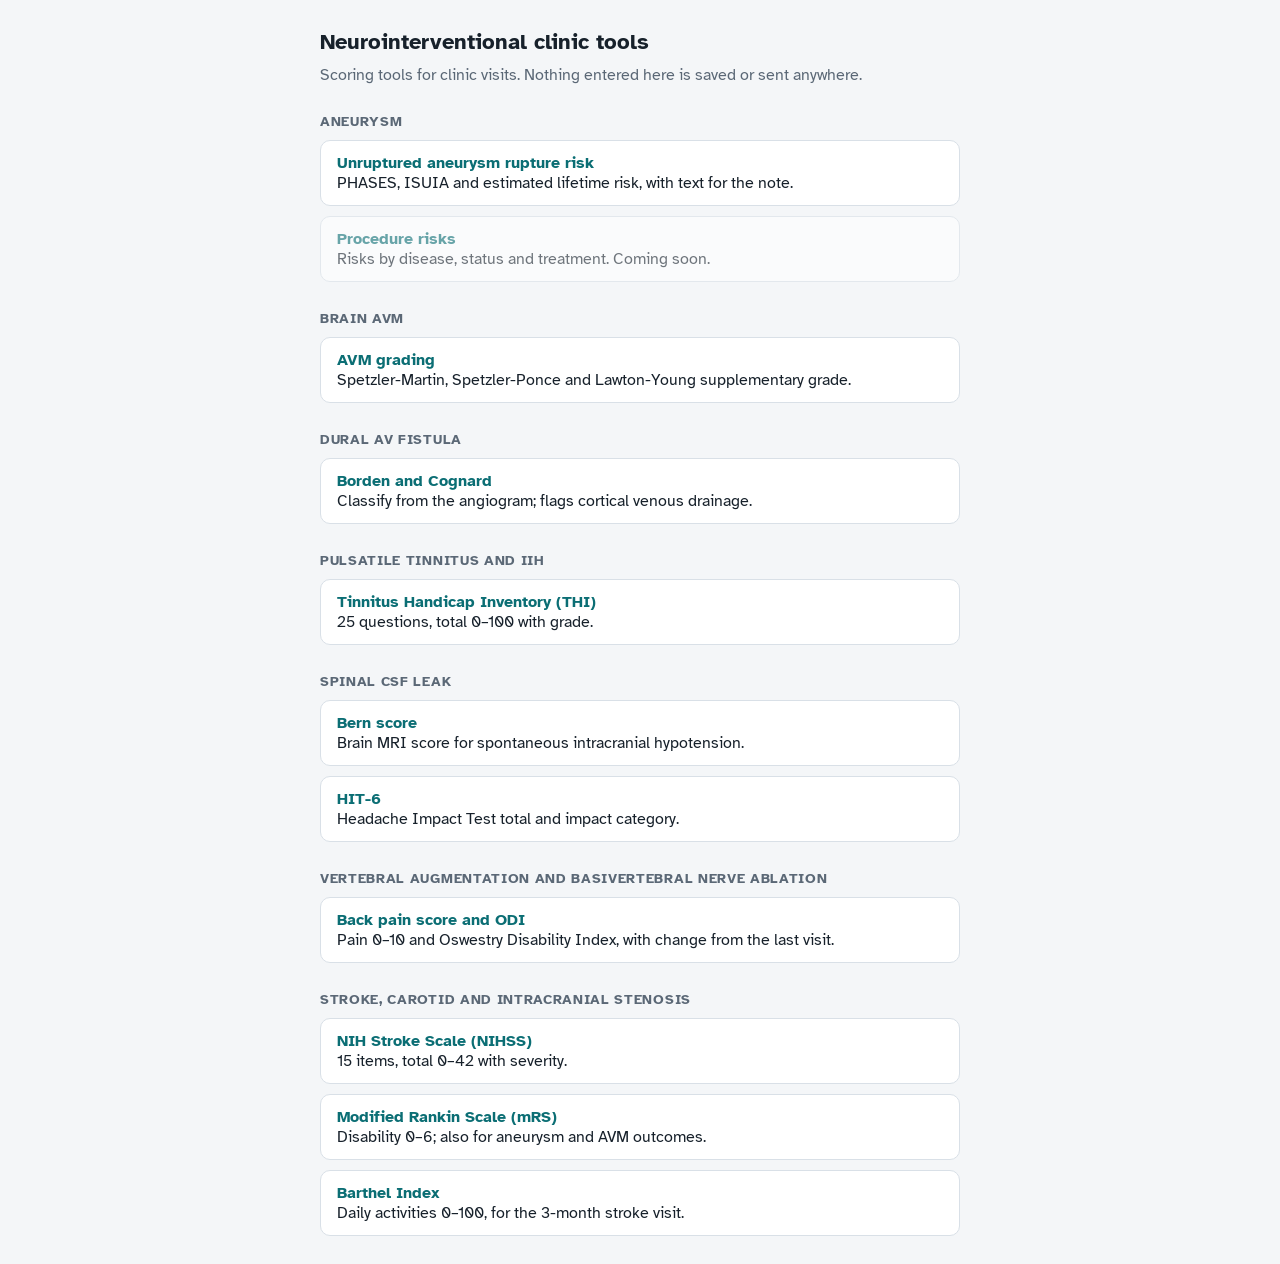
==== index.html @ c3684aab "Add ODI/pain, mRS, AVM grading, dAVF classification, NIHSS and Barthel scorers; group main page by d" ====
<!doctype html>
<html lang="en">
<head>
<meta charset="utf-8">
<meta name="viewport" content="width=device-width, initial-scale=1">
<meta name="robots" content="noindex">
<title>NIR Clinic Tools</title>
<link rel="stylesheet" href="https://fonts.googleapis.com/css2?family=Atkinson+Hyperlegible:wght@400;700&display=swap">
<style>
:root { --bg:#f4f6f8; --surface:#fff; --ink:#17212b; --muted:#5b6876; --line:#d9e0e7; --accent:#0b6e74; }
@media (prefers-color-scheme: dark) { :root { --bg:#11171d; --surface:#1a232c; --ink:#e6edf3; --muted:#9aa8b6; --line:#2c3946; --accent:#4fb9bd; color-scheme: dark; } }
* { box-sizing: border-box; }
body { margin:0; background:var(--bg); color:var(--ink); font-family:"Atkinson Hyperlegible","Segoe UI",system-ui,sans-serif; padding-inline:16px; padding-block:28px; }
main { max-width:640px; margin:0 auto; display:flex; flex-direction:column; gap:10px; }
h1 { margin:0; font-size:1.4rem; }
h2 { margin:18px 0 0; font-size:.85rem; color:var(--muted); letter-spacing:.05em; text-transform:uppercase; }
p { margin:0; color:var(--muted); }
.tool { display:block; background:var(--surface); border:1px solid var(--line); border-radius:10px; padding:12px 16px; text-decoration:none; color:var(--ink); }
.tool:hover, .tool:focus-visible { border-color:var(--accent); outline:none; }
.tool b { color:var(--accent); }
.soon { opacity:.6; }
</style>
</head>
<body>
<main>
  <h1>Neurointerventional clinic tools</h1>
  <p>Scoring tools for clinic visits. Nothing entered here is saved or sent anywhere.</p>

  <h2>Aneurysm</h2>
  <a class="tool" href="aneurysm.html"><b>Unruptured aneurysm rupture risk</b><br>PHASES, ISUIA and estimated lifetime risk, with text for the note.</a>
  <div class="tool soon"><b>Procedure risks</b><br>Risks by disease, status and treatment. Coming soon.</div>

  <h2>Brain AVM</h2>
  <a class="tool" href="avm.html"><b>AVM grading</b><br>Spetzler-Martin, Spetzler-Ponce and Lawton-Young supplementary grade.</a>

  <h2>Dural AV fistula</h2>
  <a class="tool" href="davf.html"><b>Borden and Cognard</b><br>Classify from the angiogram; flags cortical venous drainage.</a>

  <h2>Pulsatile tinnitus and IIH</h2>
  <a class="tool" href="thi.html"><b>Tinnitus Handicap Inventory (THI)</b><br>25 questions, total 0–100 with grade.</a>

  <h2>Spinal CSF leak</h2>
  <a class="tool" href="bern.html"><b>Bern score</b><br>Brain MRI score for spontaneous intracranial hypotension.</a>
  <a class="tool" href="hit6.html"><b>HIT-6</b><br>Headache Impact Test total and impact category.</a>

  <h2>Vertebral augmentation and basivertebral nerve ablation</h2>
  <a class="tool" href="odi.html"><b>Back pain score and ODI</b><br>Pain 0–10 and Oswestry Disability Index, with change from the last visit.</a>

  <h2>Stroke, carotid and intracranial stenosis</h2>
  <a class="tool" href="nihss.html"><b>NIH Stroke Scale (NIHSS)</b><br>15 items, total 0–42 with severity.</a>
  <a class="tool" href="mrs.html"><b>Modified Rankin Scale (mRS)</b><br>Disability 0–6; also for aneurysm and AVM outcomes.</a>
  <a class="tool" href="barthel.html"><b>Barthel Index</b><br>Daily activities 0–100, for the 3-month stroke visit.</a>
</main>
</body>
</html>
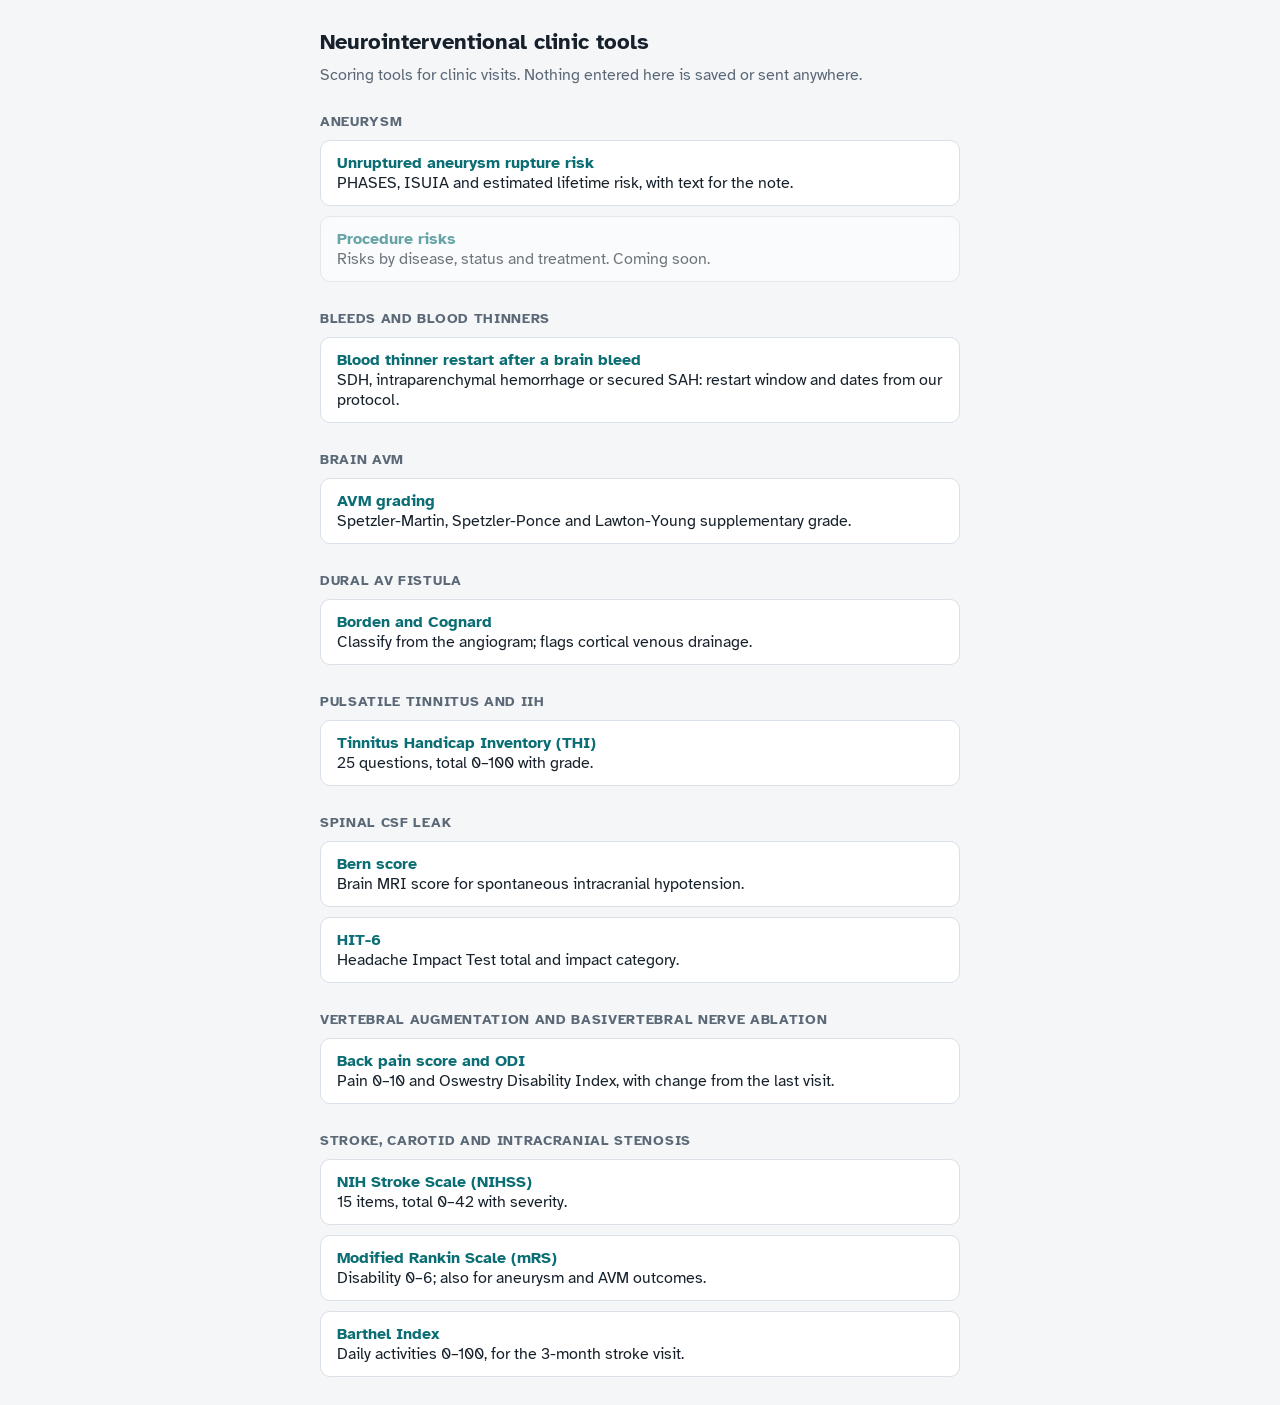
==== commit df108e8e: "Score panel on top with floating score bar; running ODI total; blood thinner restart helper (protoco" ====
--- a/index.html
+++ b/index.html
@@ -30,6 +30,9 @@
   <a class="tool" href="aneurysm.html"><b>Unruptured aneurysm rupture risk</b><br>PHASES, ISUIA and estimated lifetime risk, with text for the note.</a>
   <div class="tool soon"><b>Procedure risks</b><br>Risks by disease, status and treatment. Coming soon.</div>
 
+  <h2>Bleeds and blood thinners</h2>
+  <a class="tool" href="restart.html"><b>Blood thinner restart after a brain bleed</b><br>SDH, intraparenchymal hemorrhage or secured SAH: restart window and dates from our protocol.</a>
+
   <h2>Brain AVM</h2>
   <a class="tool" href="avm.html"><b>AVM grading</b><br>Spetzler-Martin, Spetzler-Ponce and Lawton-Young supplementary grade.</a>
 
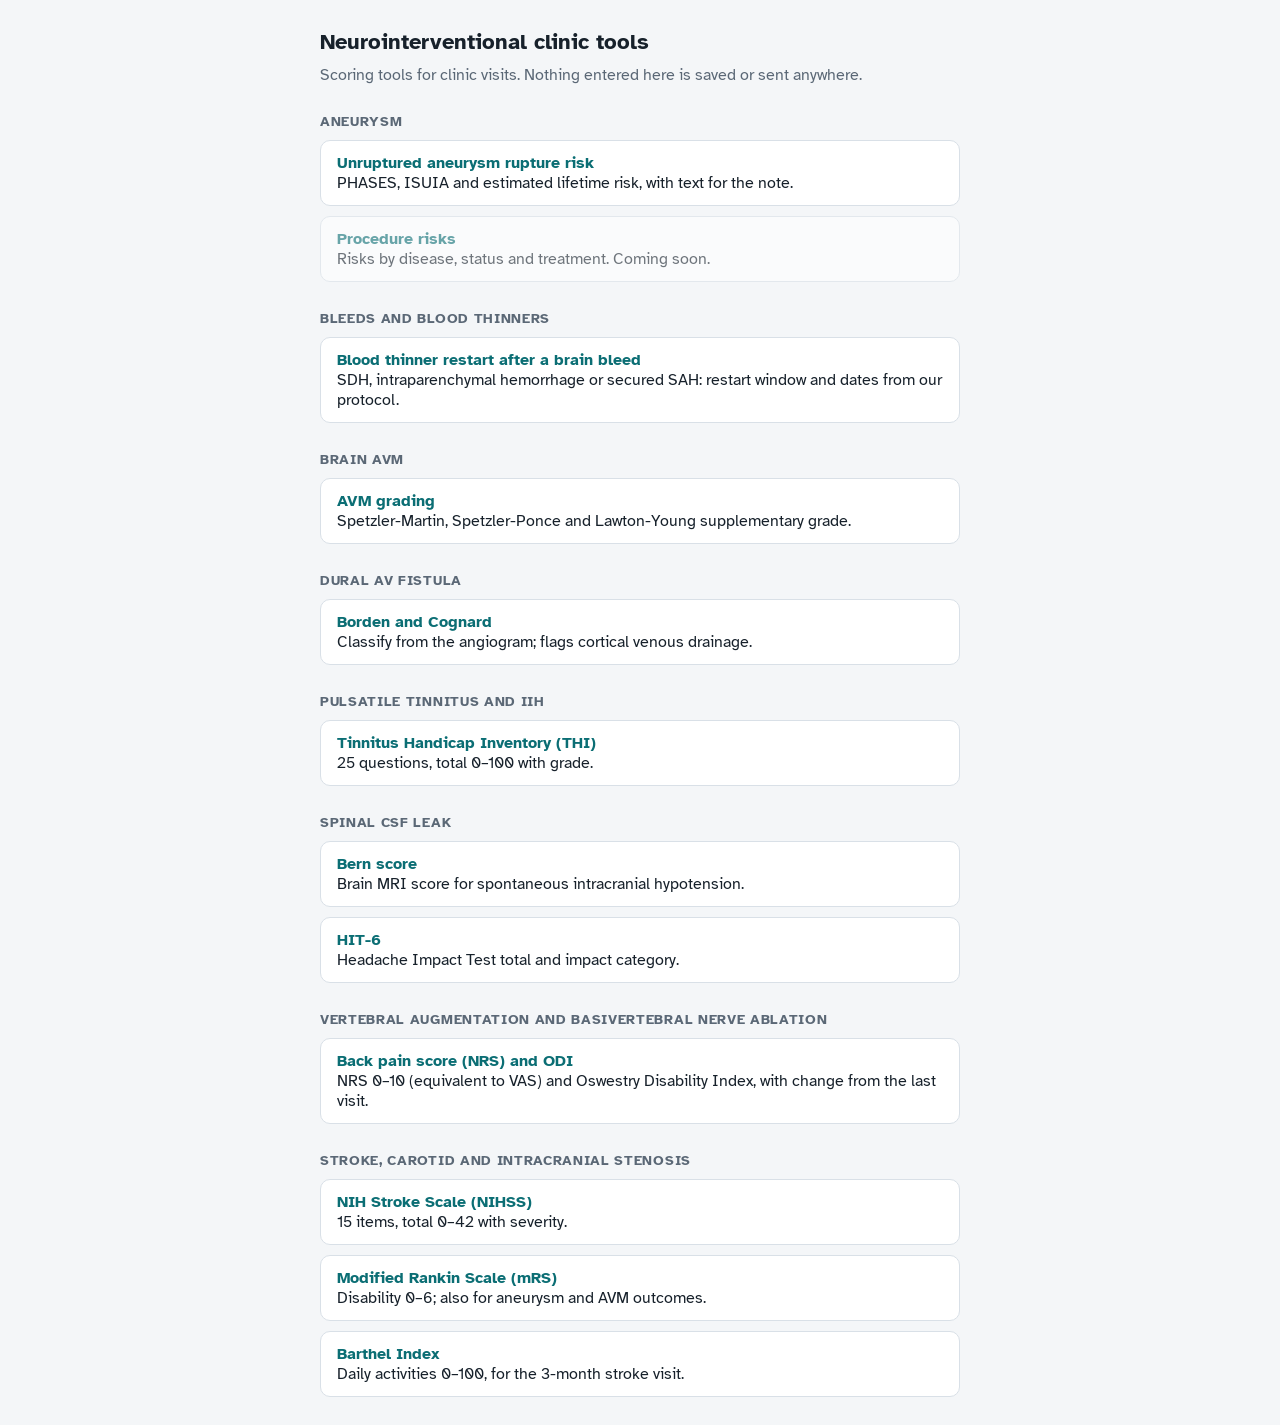
==== commit eecd36e6: "mRS: branching structured interview; back pain as NRS (average over past week, equivalent to VAS) Co" ====
--- a/index.html
+++ b/index.html
@@ -47,7 +47,7 @@
   <a class="tool" href="hit6.html"><b>HIT-6</b><br>Headache Impact Test total and impact category.</a>
 
   <h2>Vertebral augmentation and basivertebral nerve ablation</h2>
-  <a class="tool" href="odi.html"><b>Back pain score and ODI</b><br>Pain 0–10 and Oswestry Disability Index, with change from the last visit.</a>
+  <a class="tool" href="odi.html"><b>Back pain score (NRS) and ODI</b><br>NRS 0–10 (equivalent to VAS) and Oswestry Disability Index, with change from the last visit.</a>
 
   <h2>Stroke, carotid and intracranial stenosis</h2>
   <a class="tool" href="nihss.html"><b>NIH Stroke Scale (NIHSS)</b><br>15 items, total 0–42 with severity.</a>
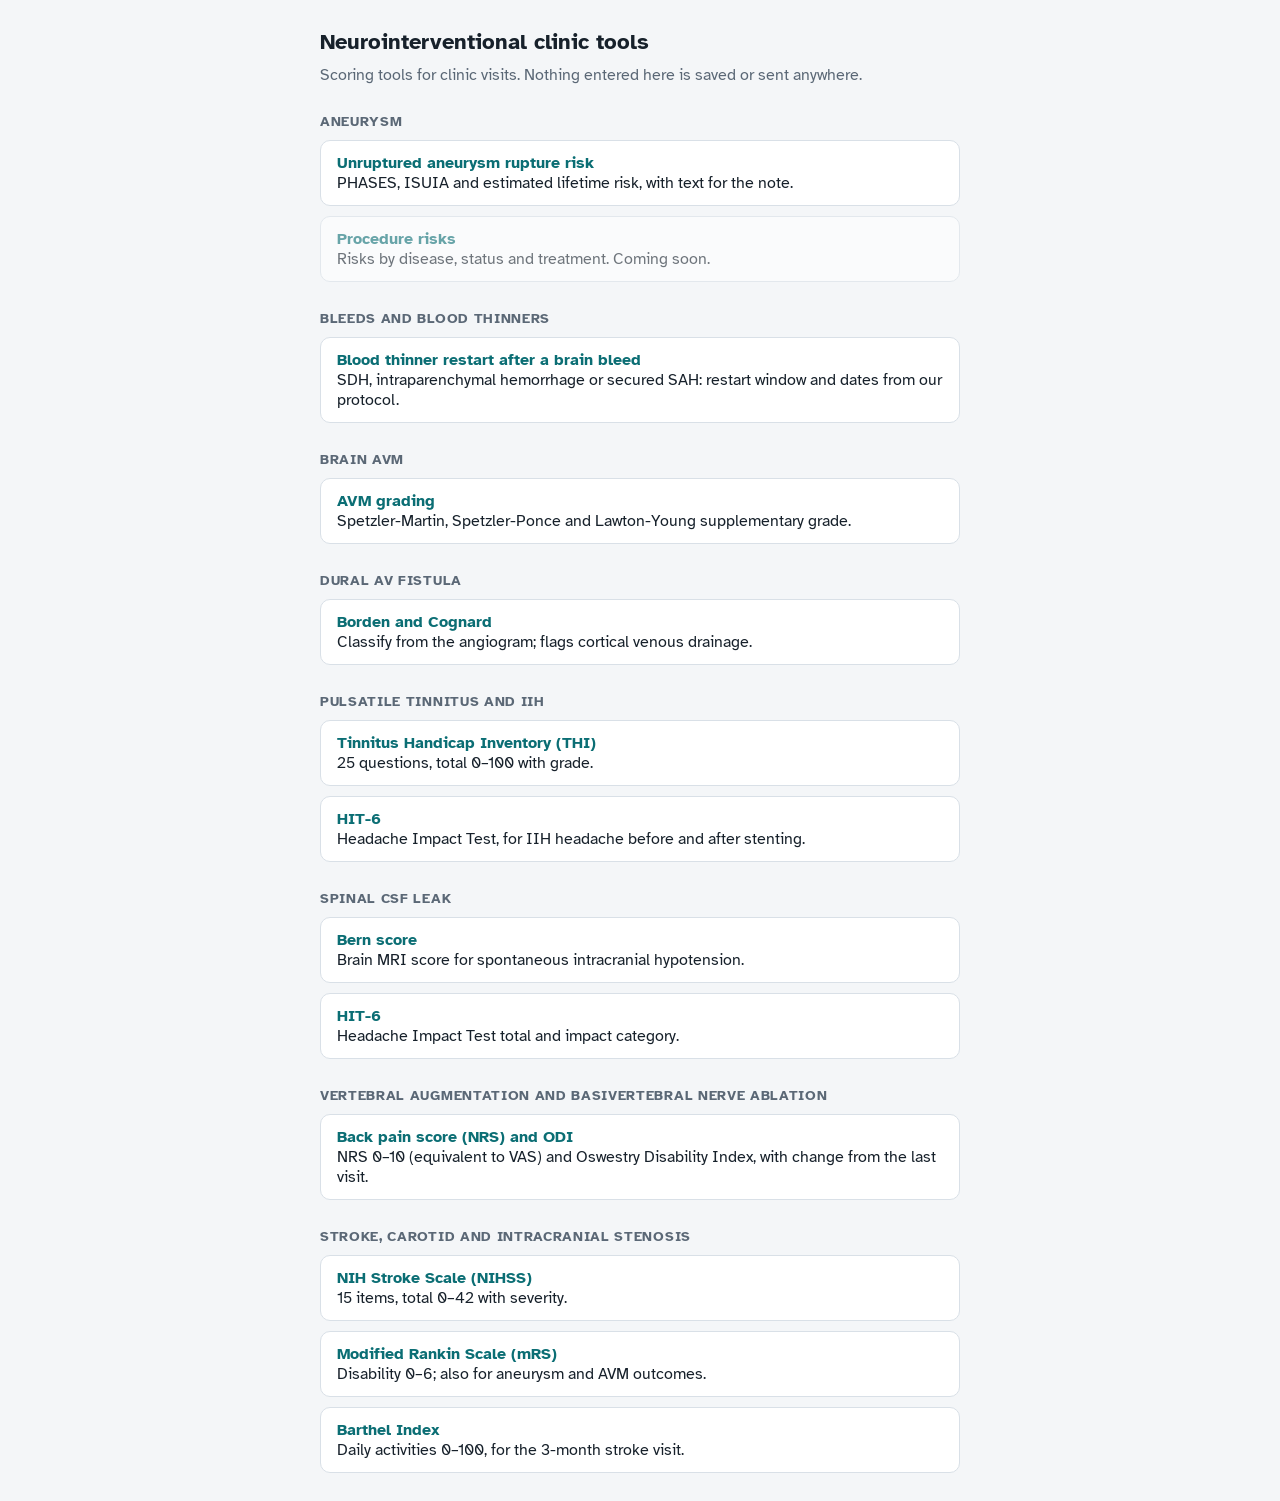
==== commit 0247a7b4: "Index: list HIT-6 under pulsatile tinnitus and IIH Co-Authored-By: Claude Opus 5.5 <noreply@anthropi" ====
--- a/index.html
+++ b/index.html
@@ -41,6 +41,7 @@
 
   <h2>Pulsatile tinnitus and IIH</h2>
   <a class="tool" href="thi.html"><b>Tinnitus Handicap Inventory (THI)</b><br>25 questions, total 0–100 with grade.</a>
+  <a class="tool" href="hit6.html"><b>HIT-6</b><br>Headache Impact Test, for IIH headache before and after stenting.</a>
 
   <h2>Spinal CSF leak</h2>
   <a class="tool" href="bern.html"><b>Bern score</b><br>Brain MRI score for spontaneous intracranial hypotension.</a>
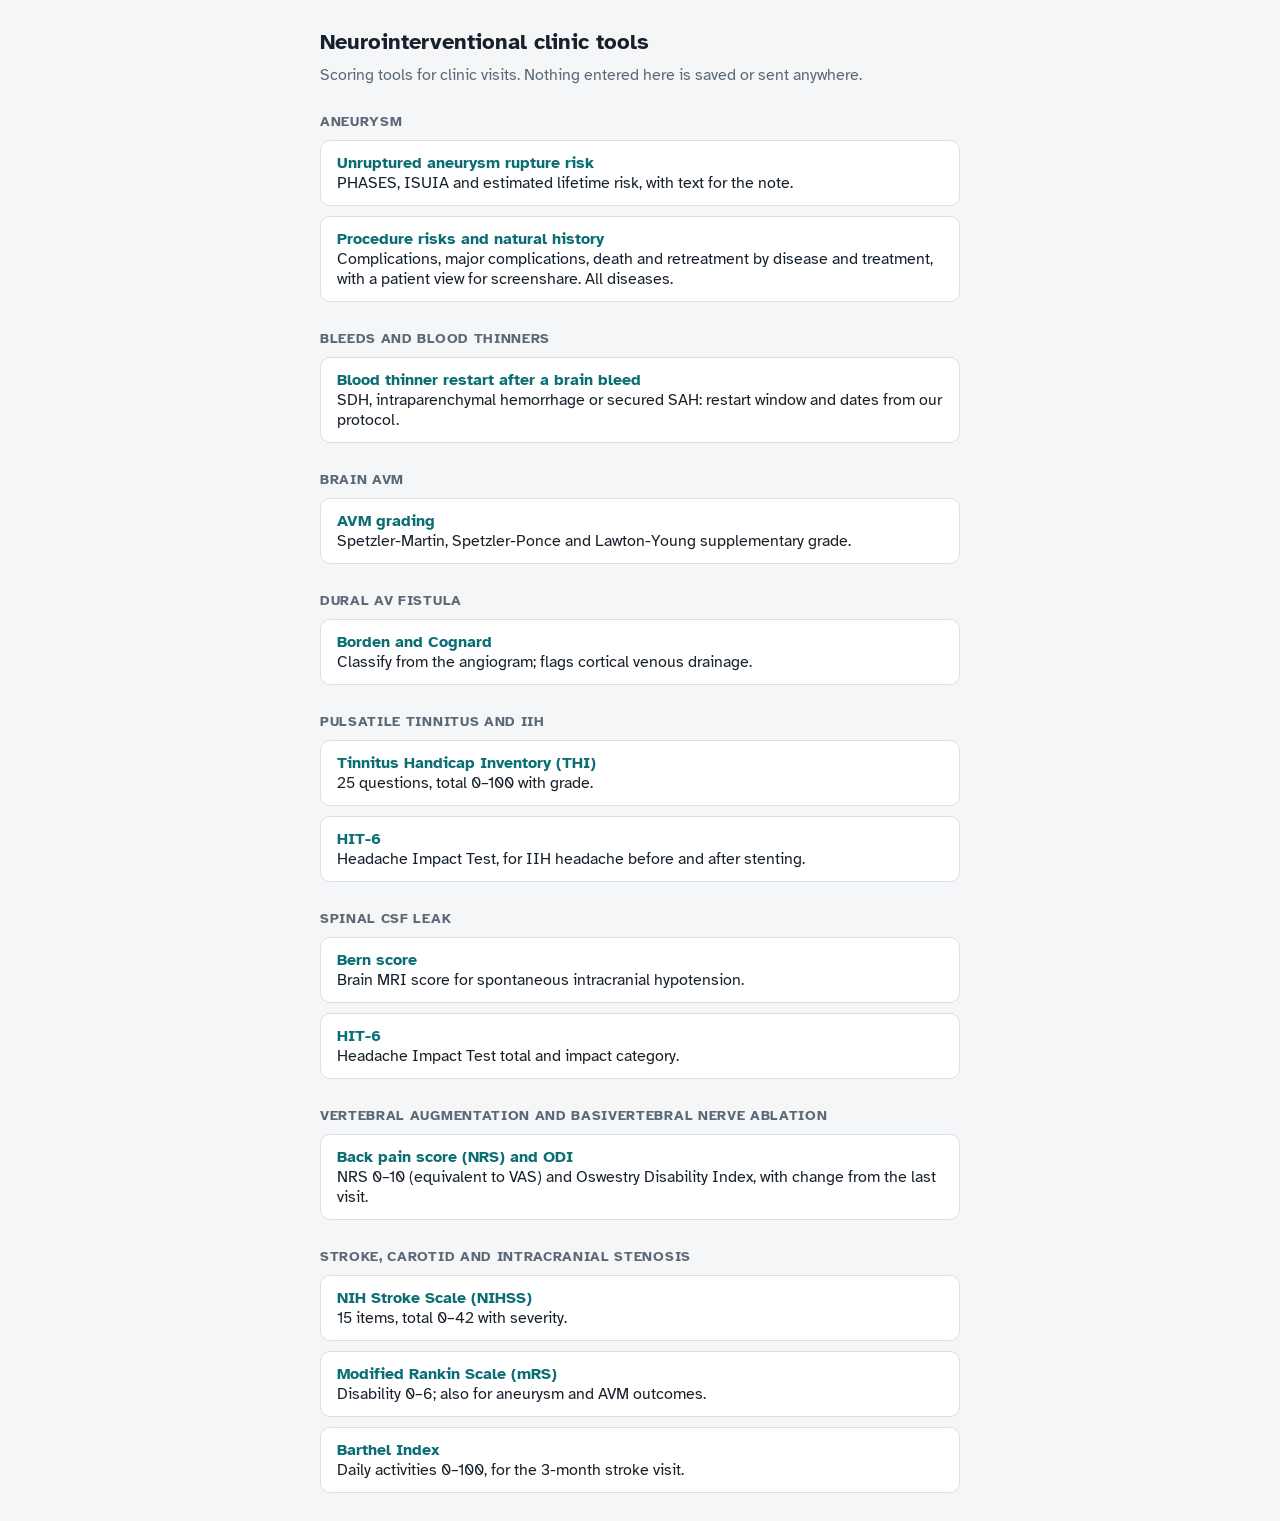
==== commit ad187429: "Add procedure risks and natural history page Co-Authored-By: Claude Opus 5.5 <noreply@anthropic.com>" ====
--- a/index.html
+++ b/index.html
@@ -28,7 +28,7 @@
 
   <h2>Aneurysm</h2>
   <a class="tool" href="aneurysm.html"><b>Unruptured aneurysm rupture risk</b><br>PHASES, ISUIA and estimated lifetime risk, with text for the note.</a>
-  <div class="tool soon"><b>Procedure risks</b><br>Risks by disease, status and treatment. Coming soon.</div>
+  <a class="tool" href="risks.html"><b>Procedure risks and natural history</b><br>Complications, major complications, death and retreatment by disease and treatment, with a patient view for screenshare. All diseases.</a>
 
   <h2>Bleeds and blood thinners</h2>
   <a class="tool" href="restart.html"><b>Blood thinner restart after a brain bleed</b><br>SDH, intraparenchymal hemorrhage or secured SAH: restart window and dates from our protocol.</a>
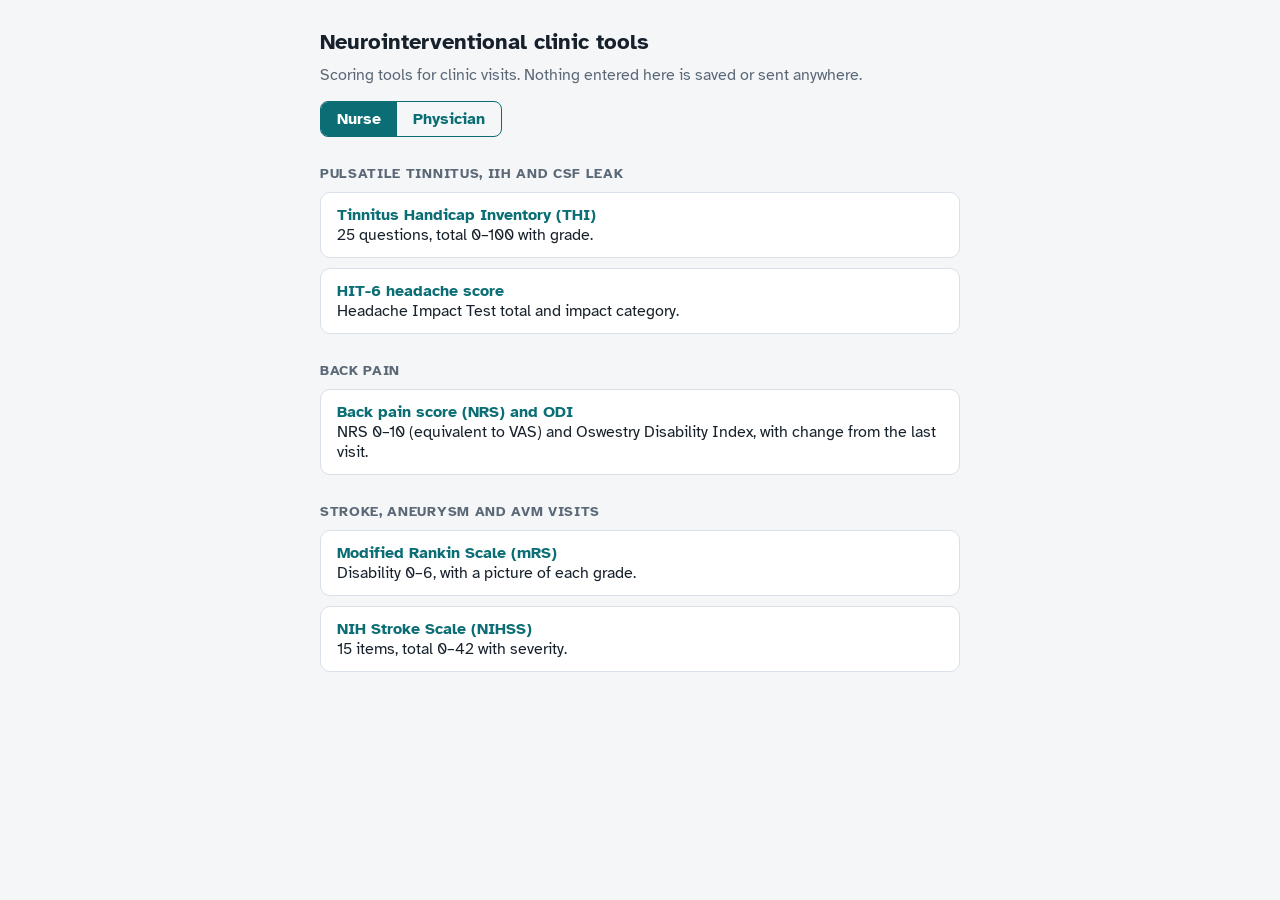
==== commit 17f92ca8: "Nurse/physician home views; remove Barthel; expand procedure risks Adds thrombectomy, moyamoya, cave" ====
--- a/index.html
+++ b/index.html
@@ -19,41 +19,81 @@
 .tool:hover, .tool:focus-visible { border-color:var(--accent); outline:none; }
 .tool b { color:var(--accent); }
 .soon { opacity:.6; }
+.toggle { display:inline-flex; align-self:flex-start; border:1px solid var(--accent); border-radius:8px; overflow:hidden; margin-top:6px; }
+.toggle button { font:inherit; border:0; background:transparent; color:var(--accent); padding:7px 16px; cursor:pointer; font-weight:700; }
+.toggle button[aria-pressed="true"] { background:var(--accent); color:#fff; }
+@media (prefers-color-scheme: dark) { .toggle button[aria-pressed="true"] { color:#0b1a1c; } }
+.toggle button:focus-visible { outline:3px solid var(--accent); outline-offset:2px; }
+[hidden] { display:none !important; }
 </style>
 </head>
 <body>
 <main>
   <h1>Neurointerventional clinic tools</h1>
   <p>Scoring tools for clinic visits. Nothing entered here is saved or sent anywhere.</p>
+  <div class="toggle" role="group" aria-label="View">
+    <button type="button" id="vN" aria-pressed="true">Nurse</button>
+    <button type="button" id="vP" aria-pressed="false">Physician</button>
+  </div>
 
-  <h2>Aneurysm</h2>
-  <a class="tool" href="aneurysm.html"><b>Unruptured aneurysm rupture risk</b><br>PHASES, ISUIA and estimated lifetime risk, with text for the note.</a>
-  <a class="tool" href="risks.html"><b>Procedure risks and natural history</b><br>Complications, major complications, death and retreatment by disease and treatment, with a patient view for screenshare. All diseases.</a>
+  <section id="nurse" style="display:flex;flex-direction:column;gap:10px">
+    <h2>Pulsatile tinnitus, IIH and CSF leak</h2>
+    <a class="tool" href="thi.html"><b>Tinnitus Handicap Inventory (THI)</b><br>25 questions, total 0–100 with grade.</a>
+    <a class="tool" href="hit6.html"><b>HIT-6 headache score</b><br>Headache Impact Test total and impact category.</a>
 
-  <h2>Bleeds and blood thinners</h2>
-  <a class="tool" href="restart.html"><b>Blood thinner restart after a brain bleed</b><br>SDH, intraparenchymal hemorrhage or secured SAH: restart window and dates from our protocol.</a>
+    <h2>Back pain</h2>
+    <a class="tool" href="odi.html"><b>Back pain score (NRS) and ODI</b><br>NRS 0–10 (equivalent to VAS) and Oswestry Disability Index, with change from the last visit.</a>
 
-  <h2>Brain AVM</h2>
-  <a class="tool" href="avm.html"><b>AVM grading</b><br>Spetzler-Martin, Spetzler-Ponce and Lawton-Young supplementary grade.</a>
+    <h2>Stroke, aneurysm and AVM visits</h2>
+    <a class="tool" href="mrs.html"><b>Modified Rankin Scale (mRS)</b><br>Disability 0–6, with a picture of each grade.</a>
+    <a class="tool" href="nihss.html"><b>NIH Stroke Scale (NIHSS)</b><br>15 items, total 0–42 with severity.</a>
+  </section>
 
-  <h2>Dural AV fistula</h2>
-  <a class="tool" href="davf.html"><b>Borden and Cognard</b><br>Classify from the angiogram; flags cortical venous drainage.</a>
+  <section id="phys" hidden style="flex-direction:column;gap:10px">
+    <h2>Risks and natural history</h2>
+    <a class="tool" href="risks.html"><b>Procedure risks and natural history</b><br>Complications, major complications, death and retreatment by disease and treatment, with a patient view for screenshare.</a>
 
-  <h2>Pulsatile tinnitus and IIH</h2>
-  <a class="tool" href="thi.html"><b>Tinnitus Handicap Inventory (THI)</b><br>25 questions, total 0–100 with grade.</a>
-  <a class="tool" href="hit6.html"><b>HIT-6</b><br>Headache Impact Test, for IIH headache before and after stenting.</a>
+    <h2>Aneurysm</h2>
+    <a class="tool" href="aneurysm.html"><b>Unruptured aneurysm rupture risk</b><br>PHASES, ISUIA and estimated lifetime risk, with text for the note.</a>
 
-  <h2>Spinal CSF leak</h2>
-  <a class="tool" href="bern.html"><b>Bern score</b><br>Brain MRI score for spontaneous intracranial hypotension.</a>
-  <a class="tool" href="hit6.html"><b>HIT-6</b><br>Headache Impact Test total and impact category.</a>
+    <h2>Bleeds and blood thinners</h2>
+    <a class="tool" href="restart.html"><b>Blood thinner restart after a brain bleed</b><br>SDH, intraparenchymal hemorrhage or secured SAH: restart window and dates from our protocol.</a>
 
-  <h2>Vertebral augmentation and basivertebral nerve ablation</h2>
-  <a class="tool" href="odi.html"><b>Back pain score (NRS) and ODI</b><br>NRS 0–10 (equivalent to VAS) and Oswestry Disability Index, with change from the last visit.</a>
+    <h2>Brain AVM</h2>
+    <a class="tool" href="avm.html"><b>AVM grading</b><br>Spetzler-Martin, Spetzler-Ponce and Lawton-Young supplementary grade.</a>
 
-  <h2>Stroke, carotid and intracranial stenosis</h2>
-  <a class="tool" href="nihss.html"><b>NIH Stroke Scale (NIHSS)</b><br>15 items, total 0–42 with severity.</a>
-  <a class="tool" href="mrs.html"><b>Modified Rankin Scale (mRS)</b><br>Disability 0–6; also for aneurysm and AVM outcomes.</a>
-  <a class="tool" href="barthel.html"><b>Barthel Index</b><br>Daily activities 0–100, for the 3-month stroke visit.</a>
+    <h2>Dural AV fistula</h2>
+    <a class="tool" href="davf.html"><b>Borden and Cognard</b><br>Classify from the angiogram; flags cortical venous drainage.</a>
+
+    <h2>Pulsatile tinnitus and IIH</h2>
+    <a class="tool" href="thi.html"><b>Tinnitus Handicap Inventory (THI)</b><br>25 questions, total 0–100 with grade.</a>
+    <a class="tool" href="hit6.html"><b>HIT-6</b><br>Headache Impact Test, for IIH headache before and after stenting.</a>
+
+    <h2>Spinal CSF leak</h2>
+    <a class="tool" href="bern.html"><b>Bern score</b><br>Brain MRI score for spontaneous intracranial hypotension.</a>
+    <a class="tool" href="hit6.html"><b>HIT-6</b><br>Headache Impact Test total and impact category.</a>
+
+    <h2>Vertebral augmentation and basivertebral nerve ablation</h2>
+    <a class="tool" href="odi.html"><b>Back pain score (NRS) and ODI</b><br>NRS 0–10 (equivalent to VAS) and Oswestry Disability Index, with change from the last visit.</a>
+
+    <h2>Stroke, carotid and intracranial stenosis</h2>
+    <a class="tool" href="nihss.html"><b>NIH Stroke Scale (NIHSS)</b><br>15 items, total 0–42 with severity.</a>
+    <a class="tool" href="mrs.html"><b>Modified Rankin Scale (mRS)</b><br>Disability 0–6; also for aneurysm and AVM outcomes.</a>
+  </section>
 </main>
+<script>
+(function () {
+  var n = document.getElementById("nurse"), p = document.getElementById("phys"), bN = document.getElementById("vN"), bP = document.getElementById("vP");
+  function set(phys) {
+    n.hidden = phys; p.hidden = !phys; p.style.display = phys ? "flex" : "";
+    bN.setAttribute("aria-pressed", !phys); bP.setAttribute("aria-pressed", phys);
+    try { localStorage.setItem("toolsView", phys ? "phys" : "nurse"); } catch (e) {}
+  }
+  bN.addEventListener("click", function () { set(false); });
+  bP.addEventListener("click", function () { set(true); });
+  var v = null; try { v = localStorage.getItem("toolsView"); } catch (e) {}
+  set(v === "phys");
+})();
+</script>
 </body>
 </html>
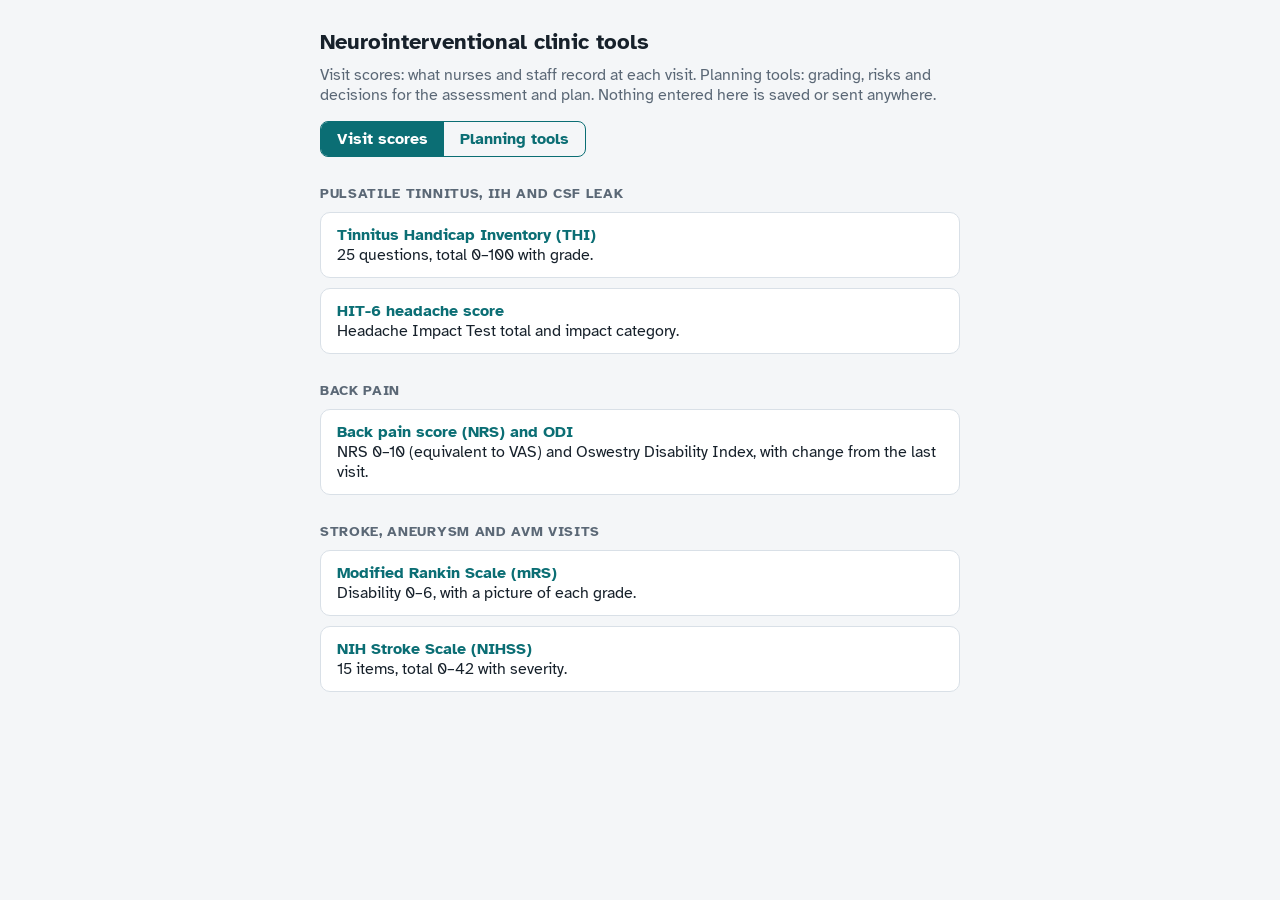
==== commit 737dda0a: "Home tabs without overlap; cavernoma first bleed vs rebleed; brainstem CCM surgery/SRS, moyamoya per" ====
--- a/index.html
+++ b/index.html
@@ -30,10 +30,10 @@
 <body>
 <main>
   <h1>Neurointerventional clinic tools</h1>
-  <p>Scoring tools for clinic visits. Nothing entered here is saved or sent anywhere.</p>
+  <p>Visit scores: what nurses and staff record at each visit. Planning tools: grading, risks and decisions for the assessment and plan. Nothing entered here is saved or sent anywhere.</p>
   <div class="toggle" role="group" aria-label="View">
-    <button type="button" id="vN" aria-pressed="true">Nurse</button>
-    <button type="button" id="vP" aria-pressed="false">Physician</button>
+    <button type="button" id="vN" aria-pressed="true">Visit scores</button>
+    <button type="button" id="vP" aria-pressed="false">Planning tools</button>
   </div>
 
   <section id="nurse" style="display:flex;flex-direction:column;gap:10px">
@@ -56,29 +56,15 @@
     <h2>Aneurysm</h2>
     <a class="tool" href="aneurysm.html"><b>Unruptured aneurysm rupture risk</b><br>PHASES, ISUIA and estimated lifetime risk, with text for the note.</a>
 
-    <h2>Bleeds and blood thinners</h2>
-    <a class="tool" href="restart.html"><b>Blood thinner restart after a brain bleed</b><br>SDH, intraparenchymal hemorrhage or secured SAH: restart window and dates from our protocol.</a>
-
-    <h2>Brain AVM</h2>
+    <h2>AVM and dural AV fistula</h2>
     <a class="tool" href="avm.html"><b>AVM grading</b><br>Spetzler-Martin, Spetzler-Ponce and Lawton-Young supplementary grade.</a>
-
-    <h2>Dural AV fistula</h2>
     <a class="tool" href="davf.html"><b>Borden and Cognard</b><br>Classify from the angiogram; flags cortical venous drainage.</a>
-
-    <h2>Pulsatile tinnitus and IIH</h2>
-    <a class="tool" href="thi.html"><b>Tinnitus Handicap Inventory (THI)</b><br>25 questions, total 0–100 with grade.</a>
-    <a class="tool" href="hit6.html"><b>HIT-6</b><br>Headache Impact Test, for IIH headache before and after stenting.</a>
 
     <h2>Spinal CSF leak</h2>
     <a class="tool" href="bern.html"><b>Bern score</b><br>Brain MRI score for spontaneous intracranial hypotension.</a>
-    <a class="tool" href="hit6.html"><b>HIT-6</b><br>Headache Impact Test total and impact category.</a>
 
-    <h2>Vertebral augmentation and basivertebral nerve ablation</h2>
-    <a class="tool" href="odi.html"><b>Back pain score (NRS) and ODI</b><br>NRS 0–10 (equivalent to VAS) and Oswestry Disability Index, with change from the last visit.</a>
-
-    <h2>Stroke, carotid and intracranial stenosis</h2>
-    <a class="tool" href="nihss.html"><b>NIH Stroke Scale (NIHSS)</b><br>15 items, total 0–42 with severity.</a>
-    <a class="tool" href="mrs.html"><b>Modified Rankin Scale (mRS)</b><br>Disability 0–6; also for aneurysm and AVM outcomes.</a>
+    <h2>Bleeds and blood thinners</h2>
+    <a class="tool" href="restart.html"><b>Blood thinner restart after a brain bleed</b><br>SDH, intraparenchymal hemorrhage or secured SAH: restart window and dates from our protocol.</a>
   </section>
 </main>
 <script>
